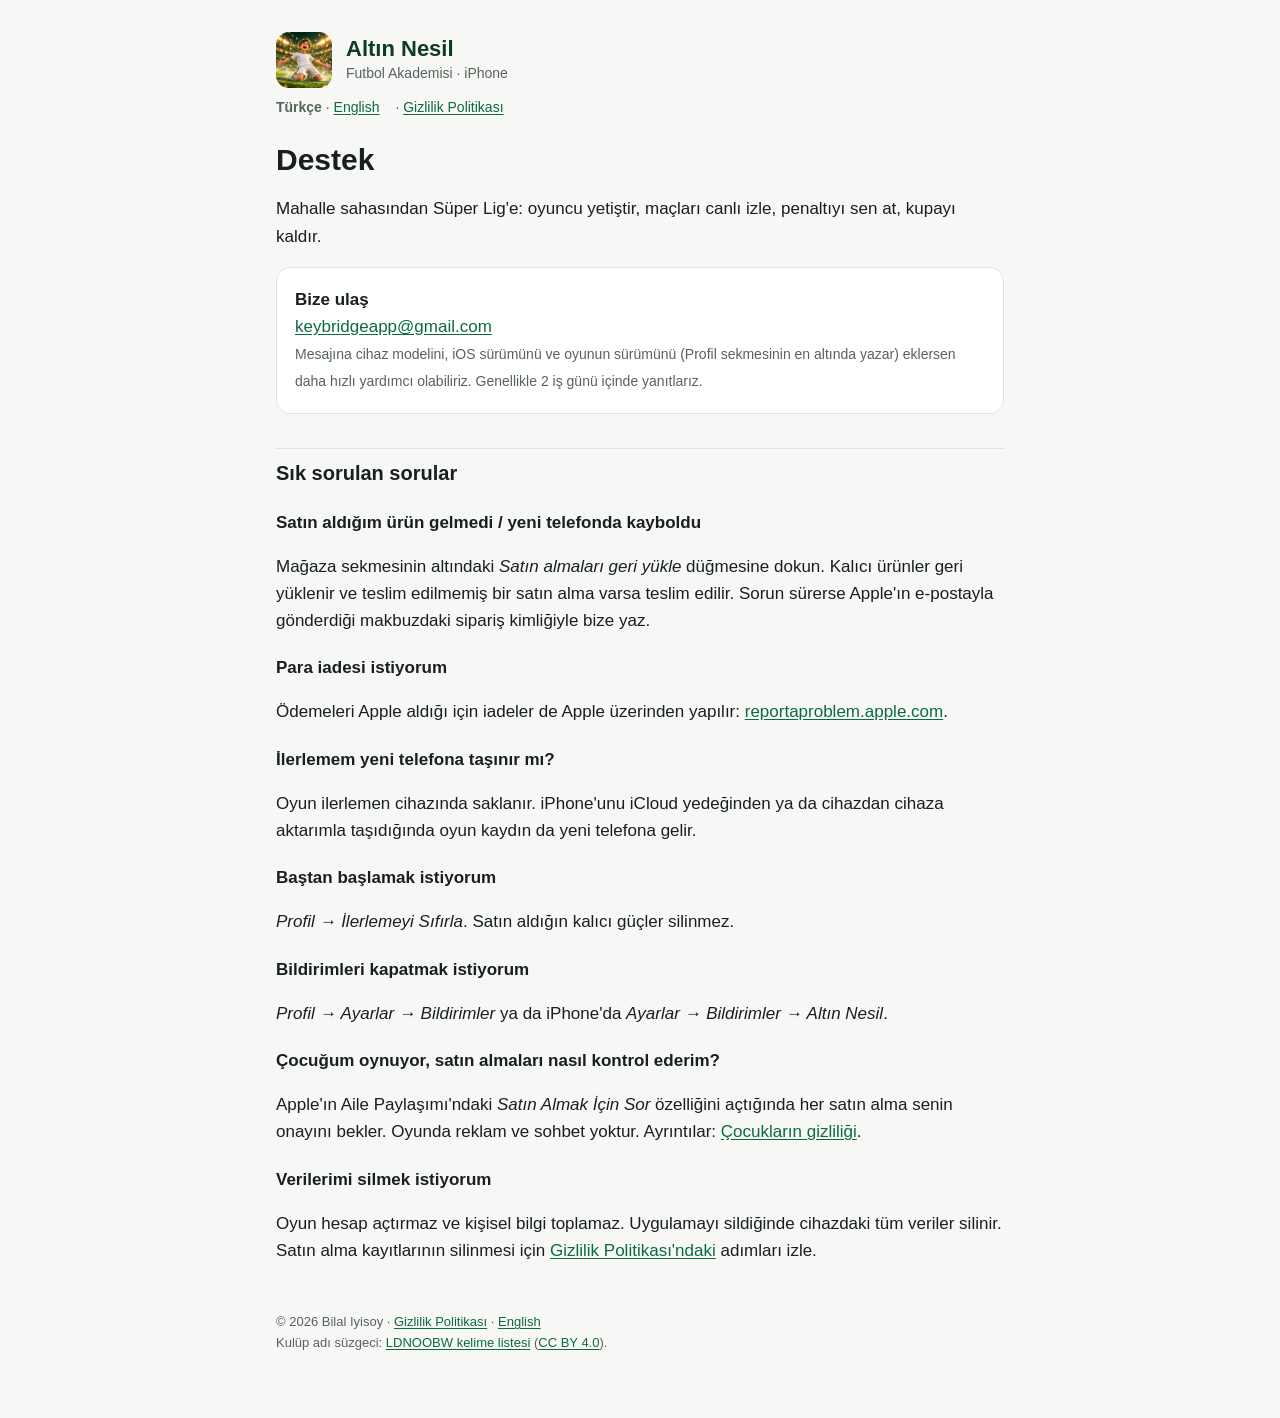
==== index.html @ b53f03b1 "Altın Nesil: gizlilik politikası ve destek sayfası" ====
<!doctype html>
<html lang="tr">
<head>
<meta charset="utf-8">
<meta name="viewport" content="width=device-width, initial-scale=1">
<title>Altın Nesil: Futbol Akademisi · Destek</title>
<meta name="description" content="Altın Nesil: Futbol Akademisi destek, iletişim ve sık sorulan sorular.">
<link rel="stylesheet" href="style.css">
<link rel="icon" href="icon.png">
</head>
<body>
<main>
<header class="top">
  <img src="icon.png" alt="">
  <div><div class="name">Altın Nesil</div><div class="sub">Futbol Akademisi · iPhone</div></div>
</header>
<nav class="lang"><strong>Türkçe</strong> · <a href="en/" hreflang="en">English</a> · <a href="gizlilik/">Gizlilik Politikası</a></nav>

<h1>Destek</h1>
<p>Mahalle sahasından Süper Lig'e: oyuncu yetiştir, maçları canlı izle, penaltıyı sen at, kupayı kaldır.</p>

<div class="card">
  <strong>Bize ulaş</strong><br>
  <a href="mailto:keybridgeapp@gmail.com?subject=Alt%C4%B1n%20Nesil%20destek">keybridgeapp@gmail.com</a><br>
  <span class="meta">Mesajına cihaz modelini, iOS sürümünü ve oyunun sürümünü (Profil sekmesinin en altında yazar) eklersen daha hızlı yardımcı olabiliriz. Genellikle 2 iş günü içinde yanıtlarız.</span>
</div>

<h2>Sık sorulan sorular</h2>

<h3>Satın aldığım ürün gelmedi / yeni telefonda kayboldu</h3>
<p>Mağaza sekmesinin altındaki <em>Satın almaları geri yükle</em> düğmesine dokun. Kalıcı ürünler geri yüklenir ve teslim edilmemiş bir satın alma varsa teslim edilir. Sorun sürerse Apple'ın e-postayla gönderdiği makbuzdaki sipariş kimliğiyle bize yaz.</p>

<h3>Para iadesi istiyorum</h3>
<p>Ödemeleri Apple aldığı için iadeler de Apple üzerinden yapılır: <a href="https://reportaproblem.apple.com" rel="noopener">reportaproblem.apple.com</a>.</p>

<h3>İlerlemem yeni telefona taşınır mı?</h3>
<p>Oyun ilerlemen cihazında saklanır. iPhone'unu iCloud yedeğinden ya da cihazdan cihaza aktarımla taşıdığında oyun kaydın da yeni telefona gelir.</p>

<h3>Baştan başlamak istiyorum</h3>
<p><em>Profil → İlerlemeyi Sıfırla</em>. Satın aldığın kalıcı güçler silinmez.</p>

<h3>Bildirimleri kapatmak istiyorum</h3>
<p><em>Profil → Ayarlar → Bildirimler</em> ya da iPhone'da <em>Ayarlar → Bildirimler → Altın Nesil</em>.</p>

<h3>Çocuğum oynuyor, satın almaları nasıl kontrol ederim?</h3>
<p>Apple'ın Aile Paylaşımı'ndaki <em>Satın Almak İçin Sor</em> özelliğini açtığında her satın alma senin onayını bekler. Oyunda reklam ve sohbet yoktur. Ayrıntılar: <a href="gizlilik/#7">Çocukların gizliliği</a>.</p>

<h3>Verilerimi silmek istiyorum</h3>
<p>Oyun hesap açtırmaz ve kişisel bilgi toplamaz. Uygulamayı sildiğinde cihazdaki tüm veriler silinir. Satın alma kayıtlarının silinmesi için <a href="gizlilik/#6">Gizlilik Politikası'ndaki</a> adımları izle.</p>

<footer>© 2026 Bilal Iyisoy · <a href="gizlilik/">Gizlilik Politikası</a> · <a href="en/">English</a><br>Kulüp adı süzgeci: <a href="https://github.com/LDNOOBW/List-of-Dirty-Naughty-Obscene-and-Otherwise-Bad-Words" rel="noopener">LDNOOBW kelime listesi</a> (<a href="https://creativecommons.org/licenses/by/4.0/" rel="noopener">CC BY 4.0</a>).</footer>
</main>
</body>
</html>
---- style.css ----
:root {
  --bg: #f7f8f6; --card: #ffffff; --text: #17201b; --dim: #56635b; --line: #dfe5e0;
  --brand: #0d3b26; --gold: #b8860b; --link: #0b6b3f;
}
@media (prefers-color-scheme: dark) {
  :root { --bg: #08140e; --card: #0f2219; --text: #eef3ef; --dim: #a7b6ad; --line: #1f3a2c;
          --brand: #f2c45a; --gold: #f2c45a; --link: #7fd6a4; }
}
* { box-sizing: border-box; }
html { -webkit-text-size-adjust: 100%; }
body { margin: 0; background: var(--bg); color: var(--text);
       font: 17px/1.6 -apple-system, BlinkMacSystemFont, "SF Pro Text", "Segoe UI", Roboto, sans-serif; }
main { max-width: 760px; margin: 0 auto; padding: 32px 16px 64px; }
header.top { display: flex; align-items: center; gap: 14px; margin-bottom: 8px; }
header.top img { width: 56px; height: 56px; border-radius: 13px; }
header.top .name { font: 800 22px/1.2 ui-rounded, -apple-system, sans-serif; color: var(--brand); }
header.top .sub { font-size: 14px; color: var(--dim); }
nav.lang { font-size: 14px; margin: 4px 0 24px; color: var(--dim); }
nav.lang a { margin-right: 12px; }
h1 { font: 800 30px/1.2 ui-rounded, -apple-system, sans-serif; margin: 8px 0 4px; }
h2 { font-size: 20px; margin: 34px 0 8px; padding-top: 8px; border-top: 1px solid var(--line); }
h3 { font-size: 17px; margin: 20px 0 4px; }
p, li { color: var(--text); }
.meta { color: var(--dim); font-size: 14px; }
a { color: var(--link); text-underline-offset: 2px; }
.summary { background: var(--card); border: 1px solid var(--line); border-radius: 14px; padding: 16px 18px; margin: 20px 0; }
.summary ul { margin: 8px 0 0; padding-left: 20px; }
table { width: 100%; border-collapse: collapse; font-size: 15px; margin: 10px 0; display: block; overflow-x: auto; }
th, td { text-align: left; vertical-align: top; padding: 9px 10px; border-bottom: 1px solid var(--line); min-width: 120px; }
th { color: var(--dim); font-weight: 600; }
.card { background: var(--card); border: 1px solid var(--line); border-radius: 14px; padding: 18px; margin: 14px 0; }
footer { margin-top: 48px; font-size: 13px; color: var(--dim); }
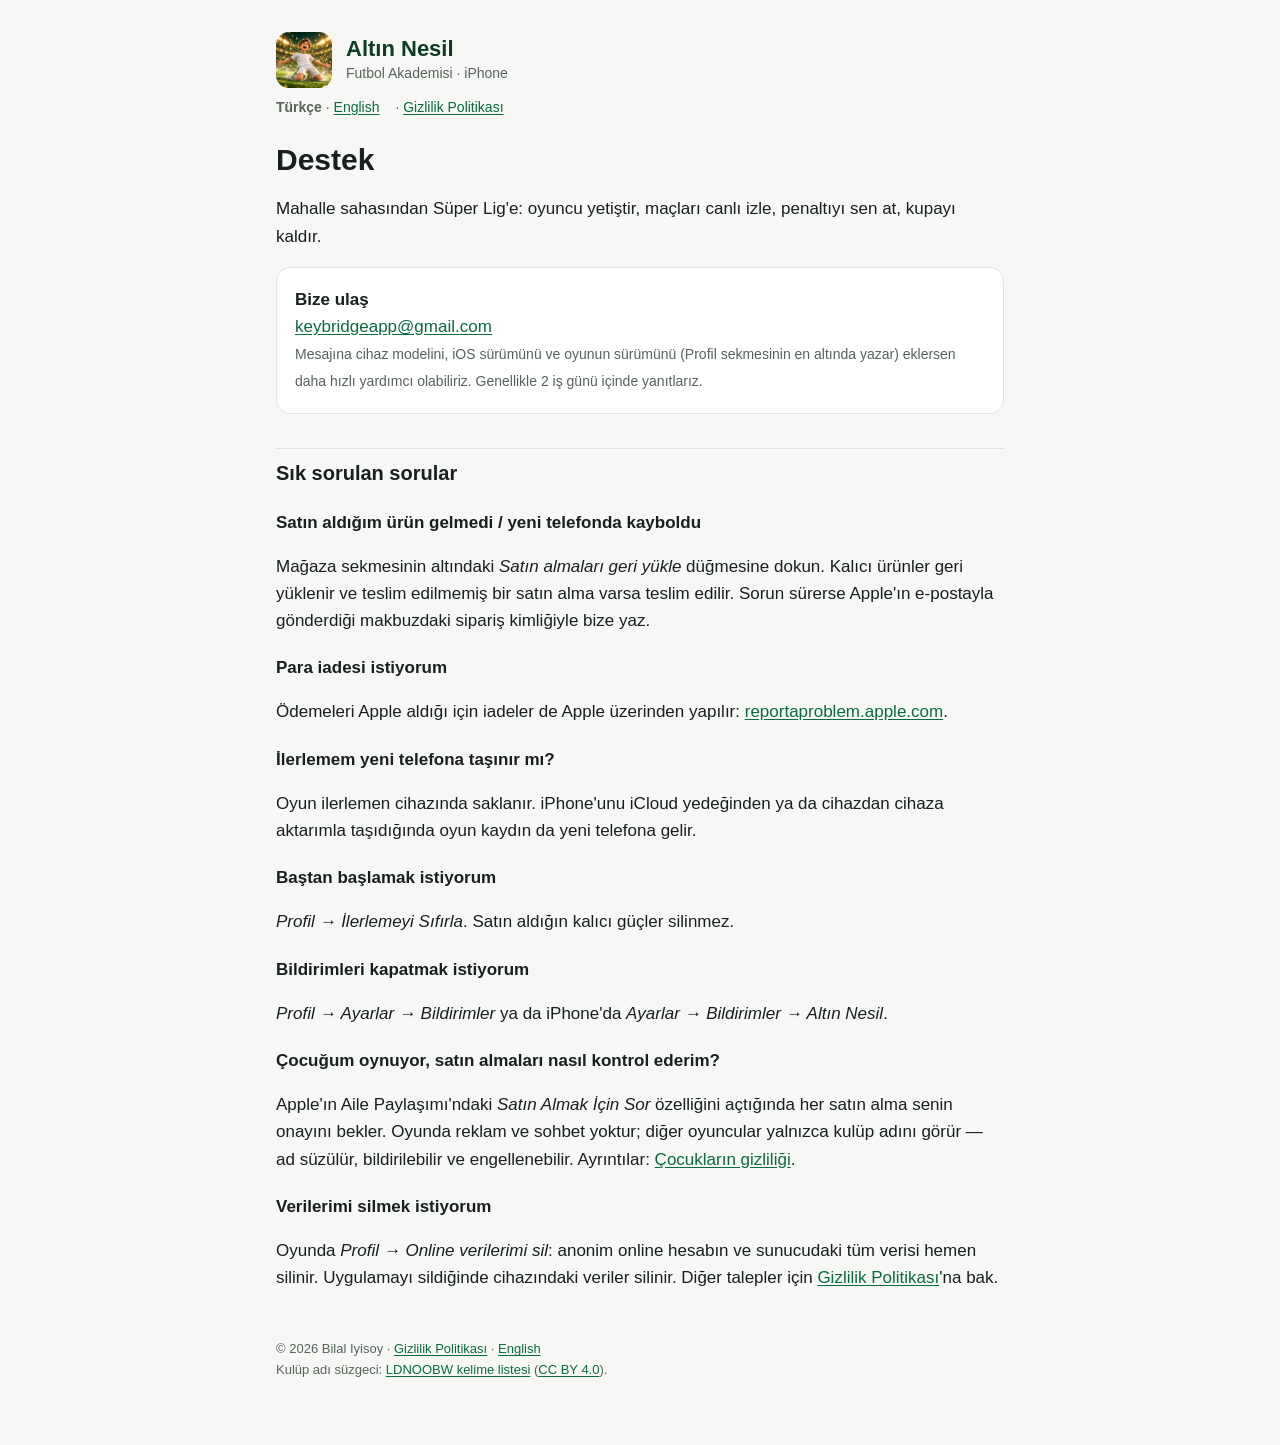
==== commit a03e94ee: "Gizlilik politikası ve destek: 1.1.0 online özellikler (anonim hesap, AB sunucu, etkinlik hakkı, onl" ====
--- a/index.html
+++ b/index.html
@@ -43,10 +43,10 @@
 <p><em>Profil → Ayarlar → Bildirimler</em> ya da iPhone'da <em>Ayarlar → Bildirimler → Altın Nesil</em>.</p>
 
 <h3>Çocuğum oynuyor, satın almaları nasıl kontrol ederim?</h3>
-<p>Apple'ın Aile Paylaşımı'ndaki <em>Satın Almak İçin Sor</em> özelliğini açtığında her satın alma senin onayını bekler. Oyunda reklam ve sohbet yoktur. Ayrıntılar: <a href="gizlilik/#7">Çocukların gizliliği</a>.</p>
+<p>Apple'ın Aile Paylaşımı'ndaki <em>Satın Almak İçin Sor</em> özelliğini açtığında her satın alma senin onayını bekler. Oyunda reklam ve sohbet yoktur; diğer oyuncular yalnızca kulüp adını görür — ad süzülür, bildirilebilir ve engellenebilir. Ayrıntılar: <a href="gizlilik/#7">Çocukların gizliliği</a>.</p>
 
 <h3>Verilerimi silmek istiyorum</h3>
-<p>Oyun hesap açtırmaz ve kişisel bilgi toplamaz. Uygulamayı sildiğinde cihazdaki tüm veriler silinir. Satın alma kayıtlarının silinmesi için <a href="gizlilik/#6">Gizlilik Politikası'ndaki</a> adımları izle.</p>
+<p>Oyunda <em>Profil → Online verilerimi sil</em>: anonim online hesabın ve sunucudaki tüm verisi hemen silinir. Uygulamayı sildiğinde cihazındaki veriler silinir. Diğer talepler için <a href="gizlilik/#6">Gizlilik Politikası</a>'na bak.</p>
 
 <footer>© 2026 Bilal Iyisoy · <a href="gizlilik/">Gizlilik Politikası</a> · <a href="en/">English</a><br>Kulüp adı süzgeci: <a href="https://github.com/LDNOOBW/List-of-Dirty-Naughty-Obscene-and-Otherwise-Bad-Words" rel="noopener">LDNOOBW kelime listesi</a> (<a href="https://creativecommons.org/licenses/by/4.0/" rel="noopener">CC BY 4.0</a>).</footer>
 </main>
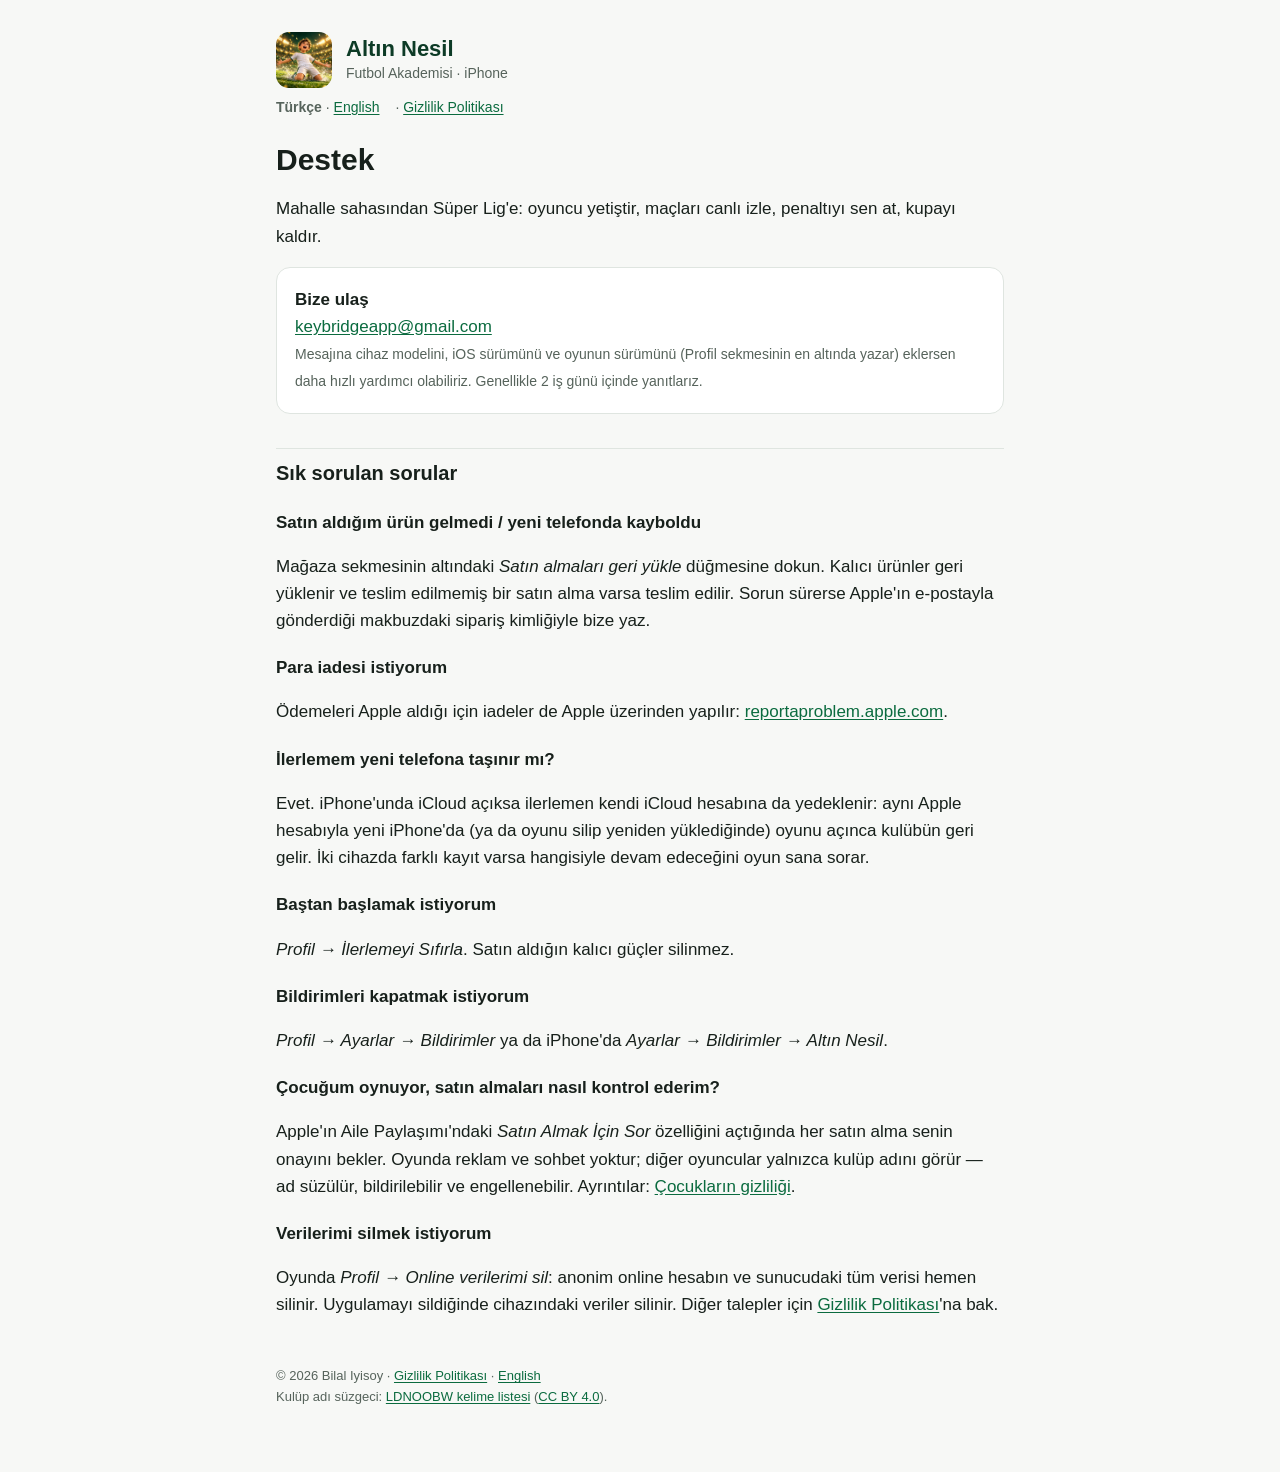
==== commit e9e0ccbd: "Gizlilik politikası 1.2: iCloud yedeği, bildirim ayarı, sunucu duyuruları, arkadaş daveti, RevenueCa" ====
--- a/index.html
+++ b/index.html
@@ -34,7 +34,7 @@
 <p>Ödemeleri Apple aldığı için iadeler de Apple üzerinden yapılır: <a href="https://reportaproblem.apple.com" rel="noopener">reportaproblem.apple.com</a>.</p>
 
 <h3>İlerlemem yeni telefona taşınır mı?</h3>
-<p>Oyun ilerlemen cihazında saklanır. iPhone'unu iCloud yedeğinden ya da cihazdan cihaza aktarımla taşıdığında oyun kaydın da yeni telefona gelir.</p>
+<p>Evet. iPhone'unda iCloud açıksa ilerlemen kendi iCloud hesabına da yedeklenir: aynı Apple hesabıyla yeni iPhone'da (ya da oyunu silip yeniden yüklediğinde) oyunu açınca kulübün geri gelir. İki cihazda farklı kayıt varsa hangisiyle devam edeceğini oyun sana sorar.</p>
 
 <h3>Baştan başlamak istiyorum</h3>
 <p><em>Profil → İlerlemeyi Sıfırla</em>. Satın aldığın kalıcı güçler silinmez.</p>
